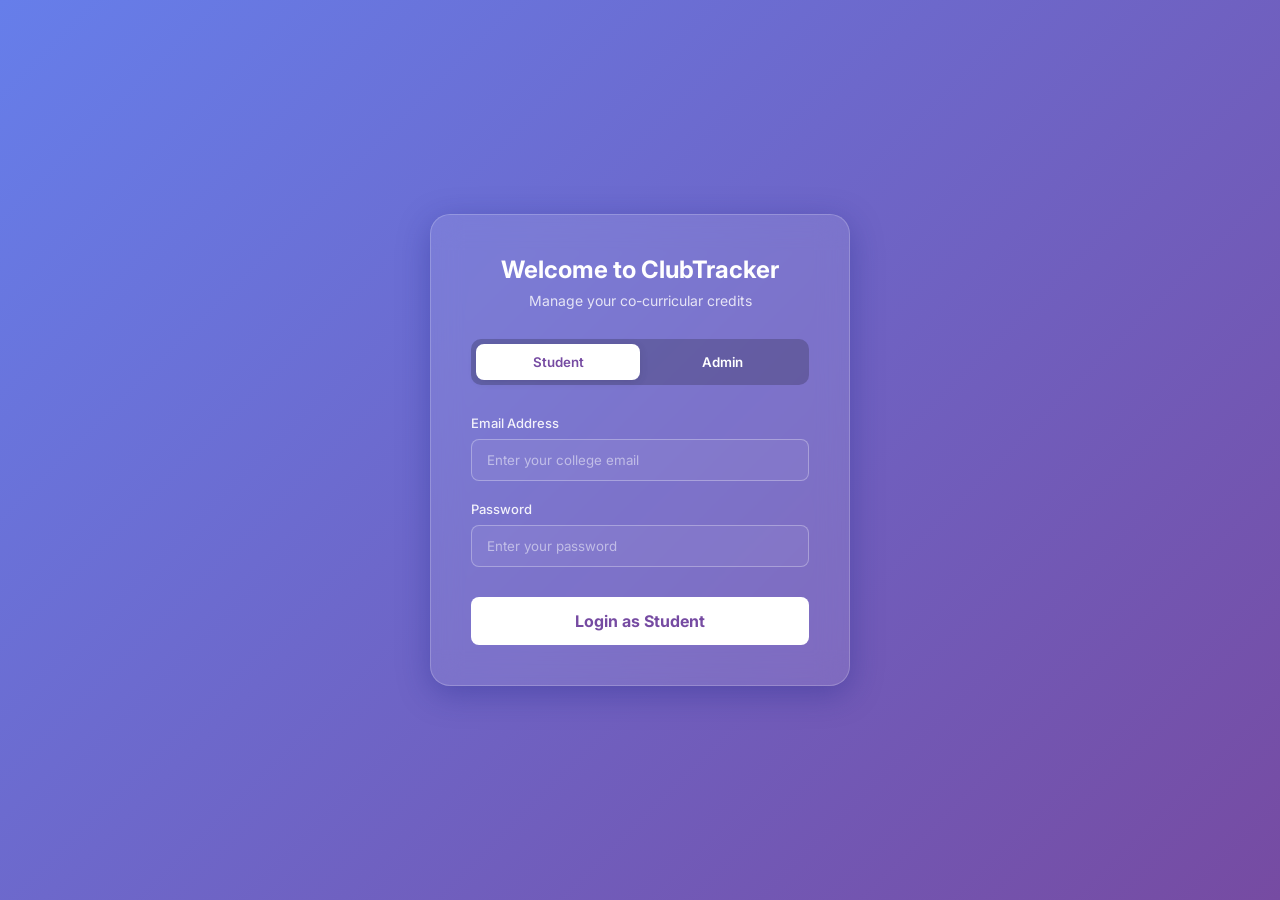
==== src/main/resources/static/admin-dashboard.html @ 192d3453 "Initial Commit" ====
<!DOCTYPE html>
<html lang="en">
<head>
    <meta charset="UTF-8">
    <meta name="viewport" content="width=device-width, initial-scale=1.0">
    <title>Admin Dashboard - ClubTracker</title>
    <link rel="stylesheet" href="style.css">
    <style>
        .dashboard-wrapper {
            display: flex;
            width: 95%;
            max-width: 1200px;
            background: rgba(255, 255, 255, 0.1);
            backdrop-filter: blur(15px);
            border-radius: 20px;
            overflow: hidden; /* Keeps the rounded corners clean */
            box-shadow: 0 8px 32px 0 rgba(31, 38, 135, 0.37);
        }

        /* Sidebar Navigation */
        .sidebar {
            width: 250px;
            background: rgba(0, 0, 0, 0.3);
            padding: 30px 0;
            display: flex;
            flex-direction: column;
        }

        .sidebar h2 {
            color: white;
            text-align: center;
            margin-bottom: 30px;
            font-size: 20px;
        }

        .tab-btn {
            background: transparent;
            color: rgba(255, 255, 255, 0.7);
            border: none;
            padding: 15px 25px;
            text-align: left;
            font-size: 16px;
            cursor: pointer;
            transition: all 0.3s;
            border-left: 4px solid transparent;
        }

        .tab-btn:hover {
            background: rgba(255, 255, 255, 0.1);
            color: white;
        }

        .tab-btn.active {
            background: rgba(255, 255, 255, 0.2);
            color: white;
            border-left: 4px solid #4CAF50; /* Green accent for active tab */
            font-weight: bold;
        }

        /* Main Content Area */
        .main-content {
            flex: 1;
            padding: 40px;
            color: white;
        }

        .tab-content {
            display: none; /* Hide all tabs by default */
            animation: fadeIn 0.3s ease;
        }

        .tab-content.active {
            display: block; /* Only show the active one */
        }

        @keyframes fadeIn {
            from { opacity: 0; transform: translateY(10px); }
            to { opacity: 1; transform: translateY(0); }
        }

        /* Reusing your form styles */
        .input-group label { display: block; margin-bottom: 8px; }
        select, input[type="date"], input[type="number"], input[type="text"], input[type="email"], input[type="password"] {
            width: 100%; padding: 12px 15px; border-radius: 8px;
            border: 1px solid rgba(255, 255, 255, 0.3); background: rgba(255, 255, 255, 0.05);
            color: white; margin-bottom: 20px;
        }

        select, input[type="date"], input[type="number"], input[type="text"], input[type="email"], input[type="password"], textarea {
            /* ... existing styles ... */
            width: 100%; padding: 12px 15px; border-radius: 8px;
            border: 1px solid rgba(255, 255, 255, 0.3); background: rgba(255, 255, 255, 0.05);
            color: white; margin-bottom: 20px; font-family: 'Inter', sans-serif;
        }
        textarea { resize: vertical; min-height: 80px; }


        select option { color: black; }
        .submit-btn { width: 100%; padding: 14px; border-radius: 8px; border: none; font-weight: bold; cursor: pointer; }
        
        .header-top { display: flex; justify-content: space-between; align-items: center; margin-bottom: 30px; border-bottom: 1px solid rgba(255,255,255,0.2); padding-bottom: 20px; }
        .logout-btn { background: rgba(0,0,0,0.4); color: white; border: 1px solid rgba(255,255,255,0.4); padding: 8px 16px; border-radius: 6px; cursor: pointer; }
    </style>
</head>
<body>
    <div class="dashboard-wrapper">
        
        <div class="sidebar">
            <h2>Admin Panel</h2>
            <button class="tab-btn active" onclick="openTab('tab-attendance', this)">Mark Attendance</button>
            <button class="tab-btn" onclick="openTab('tab-activity', this)">Manage Activities</button>
            <button class="tab-btn" onclick="openTab('tab-student', this)">Manage Students</button>
            <button class="tab-btn" onclick="openTab('tab-events', this)">Major Events 📸</button>
        </div>

        <div class="main-content">
            <div class="header-top">
                <h1 id="pageTitle">Mark Attendance</h1>
                <button class="logout-btn" onclick="logout()">Logout</button>
            </div>

            <div id="tab-attendance" class="tab-content active">
                <form id="markAttendanceForm">
                    <div class="input-group">
                        <label>Select Student</label>
                        <select id="studentSelect" required><option value="">Loading students...</option></select>
                    </div>
                    <div class="input-group">
                        <label>Select Activity</label>
                        <select id="activitySelect" required><option value="">Loading activities...</option></select>
                    </div>
                    <button type="submit" class="submit-btn" style="background: #4CAF50; color: white;">Mark as Present</button>
                </form>
            </div>

            <div id="tab-activity" class="tab-content">
                <form id="createActivityForm">
                    <div class="input-group"><label>Activity Title</label><input type="text" id="title" required></div>
                    <div class="input-group"><label>Description</label><input type="text" id="desc" required></div>
                    
                    <div style="display: flex; gap: 10px; flex-wrap: wrap;">
                        <div class="input-group" style="flex: 1; min-width: 120px;">
                            <label>Date</label>
                            <input type="date" id="date" required>
                        </div>
                        <div class="input-group" style="flex: 1; min-width: 120px;">
                            <label>Day</label>
                            <input type="text" id="day" required placeholder="e.g. Wednesday">
                        </div>
                        <div class="input-group" style="flex: 1; min-width: 120px;">
                            <label>Time</label>
                            <input type="time" id="time" required>
                        </div>
                    </div>

                    <div class="input-group">
                        <label>Duration (Hours)</label>
                        <input type="number" id="hours" required min="1" placeholder="e.g. 5">
                    </div>
                    
                    <button type="submit" class="submit-btn" style="background: white; color: #4364F7;">Add Activity</button>
                </form>
            </div>

            <div id="tab-student" class="tab-content">
                <form id="createStudentForm">
                    <div class="input-group"><label>Student Name</label><input type="text" id="studentName" required></div>
                    <div class="input-group"><label>College Email</label><input type="email" id="studentEmail" required></div>
                    <div class="input-group"><label>Temporary Password</label><input type="password" id="studentPassword" required></div>
                    <button type="submit" class="submit-btn" style="background: #FF9800; color: white;">Create Student Account</button>
                </form>
            </div>

            <div id="tab-events" class="tab-content">
                <form id="createMajorEventForm">
                    <div class="input-group"><label>Event Name</label><input type="text" id="eventName" required placeholder="e.g. Firodia Karandak '26"></div>
                    
                    <div style="display: flex; gap: 15px;">
                        <div class="input-group" style="flex: 1;"><label>Date</label><input type="date" id="eventDate" required></div>
                        <div class="input-group" style="flex: 1;"><label>Day</label><input type="text" id="eventDay" required placeholder="e.g. Friday"></div>
                    </div>

                    <div class="input-group"><label>Venue</label><input type="text" id="eventVenue" required placeholder="e.g. Main Auditorium"></div>
                    <div class="input-group">
                        <label>Upload Event Photo</label>
                        <input type="file" id="eventImage" accept="image/*" required style="padding: 8px;">
                    </div>
                    <div class="input-group"><label>Introduction</label><textarea id="eventIntro" required placeholder="Brief intro..."></textarea></div>
                    <div class="input-group"><label>Description</label><textarea id="eventDesc" required placeholder="Full description..."></textarea></div>
                    <div class="input-group"><label>Key Takeaways</label><textarea id="eventTakeaways" required placeholder="What did students learn?"></textarea></div>
                    <div class="input-group"><label>List of Sub-Events</label><textarea id="eventSubEvents" required placeholder="e.g. 1. Singing, 2. Drama, 3. Dance"></textarea></div>
                    
                    <button type="submit" class="submit-btn" style="background: #E91E63; color: white;">Publish Major Event</button>
                </form>
            </div>
        </div>
    </div>

    <script src="admin.js"></script>
</body>
</html>
---- src/main/resources/static/style.css ----
@import url('https://fonts.googleapis.com/css2?family=Inter:wght@400;500;600;700&display=swap');

* {
    margin: 0;
    padding: 0;
    box-sizing: border-box;
    font-family: 'Inter', sans-serif;
}


body {
    min-height: 100vh;
    display: flex;
    justify-content: center;
    /* CHANGED: Start from the top so nothing gets cut off! */
    align-items: flex-start; 
    background: linear-gradient(135deg, #667eea 0%, #764ba2 100%);
    padding: 40px 20px; 
    /* Force vertical scrolling if needed */
    overflow-y: auto; 
    overflow-x: hidden;
}

/* Glassmorphism Card */
.login-container {
    background: rgba(255, 255, 255, 0.1);
    backdrop-filter: blur(15px);
    -webkit-backdrop-filter: blur(15px);
    border: 1px solid rgba(255, 255, 255, 0.2);
    border-radius: 20px;
    padding: 40px;
    width: 100%;
    max-width: 420px;
    box-shadow: 0 8px 32px 0 rgba(31, 38, 135, 0.37);
    color: white;
    z-index: 10;
}

.login-header {
    text-align: center;
    margin-bottom: 30px;
}

.login-header h2 {
    font-size: 24px;
    font-weight: 700;
    margin-bottom: 8px;
}

.login-header p {
    font-size: 14px;
    opacity: 0.8;
}

/* Smooth Role Toggle */
.role-toggle {
    display: flex;
    background: rgba(0, 0, 0, 0.2);
    border-radius: 10px;
    padding: 5px;
    margin-bottom: 30px;
}

.toggle-btn {
    flex: 1;
    padding: 10px;
    border: none;
    background: transparent;
    color: white;
    font-weight: 600;
    border-radius: 8px;
    cursor: pointer;
    transition: all 0.3s ease;
}

.toggle-btn.active {
    background: white;
    color: #764ba2;
    box-shadow: 0 2px 10px rgba(0,0,0,0.1);
}

/* Inputs and Buttons */
.input-group {
    margin-bottom: 20px;
}

.input-group label {
    display: block;
    font-size: 13px;
    font-weight: 500;
    margin-bottom: 8px;
    opacity: 0.9;
}

.input-group input {
    width: 100%;
    padding: 12px 15px;
    border-radius: 8px;
    border: 1px solid rgba(255, 255, 255, 0.3);
    background: rgba(255, 255, 255, 0.05);
    color: white;
    outline: none;
    transition: all 0.3s ease;
}

.input-group input::placeholder {
    color: rgba(255, 255, 255, 0.5);
}

.input-group input:focus {
    border-color: white;
    background: rgba(255, 255, 255, 0.15);
}

.submit-btn {
    width: 100%;
    padding: 14px;
    border: none;
    border-radius: 8px;
    background: white;
    color: #764ba2;
    font-size: 16px;
    font-weight: 700;
    cursor: pointer;
    transition: transform 0.2s ease, box-shadow 0.2s ease;
    margin-top: 10px;
}

.submit-btn:hover {
    transform: translateY(-2px);
    box-shadow: 0 5px 15px rgba(0,0,0,0.2);
}

/* Table Styles */
.activities-section {
    margin-top: 40px;
}

.activities-section h3 {
    margin-bottom: 15px;
    font-size: 18px;
    font-weight: 600;
}

.table-responsive {
    overflow-x: auto;
    background: rgba(255, 255, 255, 0.05);
    border-radius: 12px;
    border: 1px solid rgba(255, 255, 255, 0.2);
}

#activitiesTable {
    width: 100%;
    border-collapse: collapse;
    text-align: left;
}

#activitiesTable th {
    background: rgba(0, 0, 0, 0.2);
    padding: 15px;
    font-size: 14px;
    font-weight: 600;
    text-transform: uppercase;
    letter-spacing: 0.5px;
}

#activitiesTable td {
    padding: 15px;
    border-bottom: 1px solid rgba(255, 255, 255, 0.1);
    font-size: 14px;
}

#activitiesTable tbody tr:hover {
    background: rgba(255, 255, 255, 0.1);
    transition: background 0.3s ease;
}

#activitiesTable tbody tr:last-child td {
    border-bottom: none; /* Removes the border from the very last row */
}

/* Student Tabs & Event Gallery Styles */
.student-tabs .tab-btn {
    background: transparent;
    color: rgba(255,255,255,0.6);
    border: none;
    padding: 10px 20px;
    font-size: 16px;
    cursor: pointer;
    border-radius: 8px;
    transition: 0.3s;
}
.student-tabs .tab-btn.active {
    background: rgba(255,255,255,0.2);
    color: white;
    font-weight: bold;
}
.tab-content { display: none; animation: fadeIn 0.3s ease; }
.tab-content.active { display: block; }

.events-grid {
    display: grid;
    grid-template-columns: repeat(auto-fill, minmax(300px, 1fr));
    gap: 25px;
    margin-top: 20px;
}
.event-card {
    background: rgba(0, 0, 0, 0.25);
    border: 1px solid rgba(255, 255, 255, 0.1);
    border-radius: 15px;
    overflow: hidden;
    transition: transform 0.3s ease;
}
.event-card:hover {
    transform: translateY(-5px);
    box-shadow: 0 10px 20px rgba(0,0,0,0.3);
}
.event-image {
    width: 100%;
    height: 200px;
    object-fit: cover;
    border-bottom: 2px solid #E91E63;
}
.event-details {
    padding: 20px;
}
.event-details h3 {
    color: #FF9800;
    margin-bottom: 10px;
    font-size: 22px;
}
.event-meta {
    font-size: 13px;
    opacity: 0.8;
    margin-bottom: 15px;
    display: flex;
    justify-content: space-between;
}
.event-section {
    margin-bottom: 15px;
    font-size: 14px;
    line-height: 1.5;
}
.event-section strong {
    color: #00e5ff;
    display: block;
    margin-bottom: 3px;
}

.login-container, 
.dashboard-container, 
.dashboard-wrapper {
    margin: auto; /* This magically centers it vertically when using flex-start! */
}
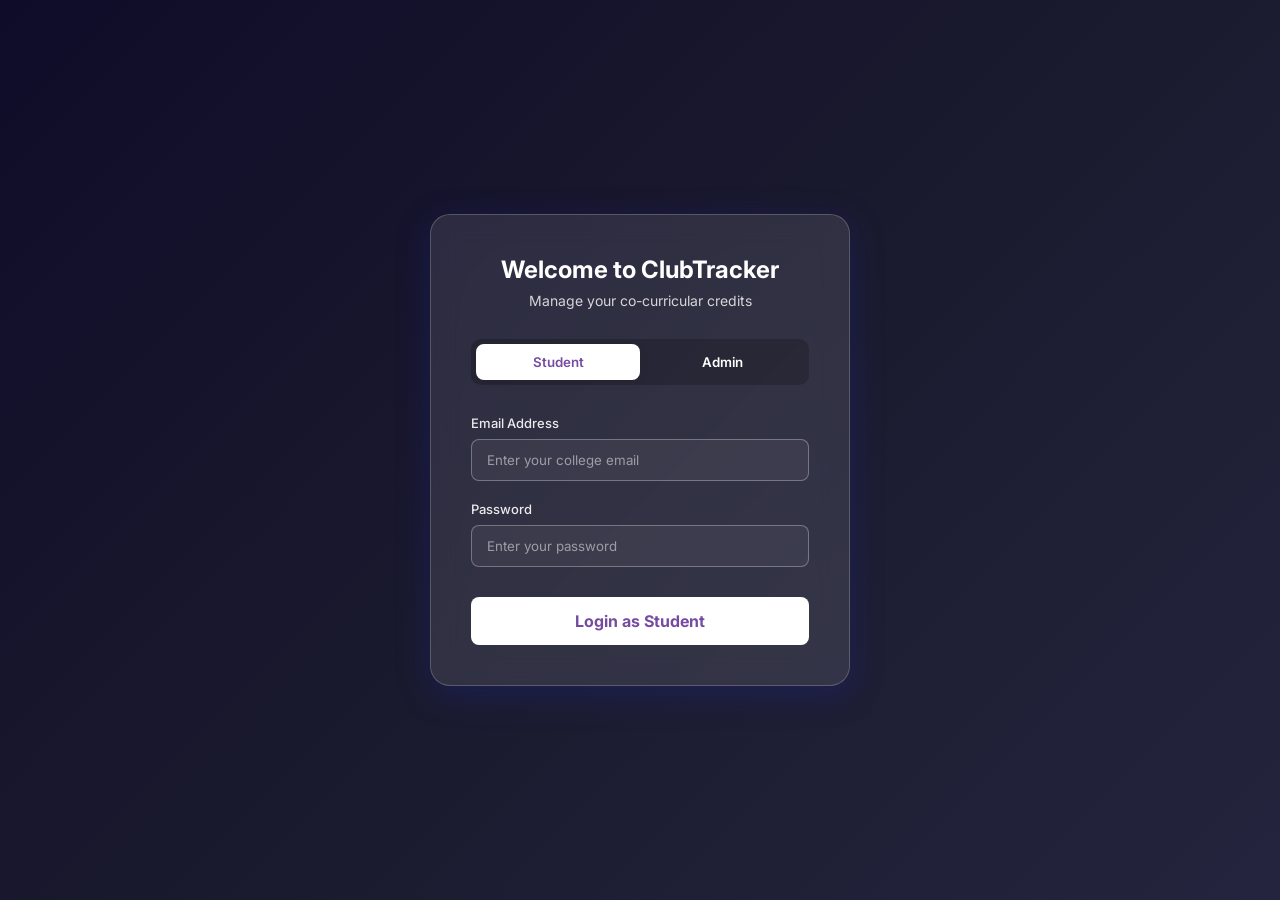
==== commit 84860937: "Mobile Compatibility" ====
--- a/src/main/resources/static/admin-dashboard.html
+++ b/src/main/resources/static/admin-dashboard.html
@@ -6,6 +6,17 @@
     <title>Admin Dashboard - ClubTracker</title>
     <link rel="stylesheet" href="style.css">
     <style>
+        /* General layout */
+        body {
+            margin: 0;
+            display: flex;
+            justify-content: center;
+            align-items: center;
+            min-height: 100vh;
+            background: #1a1a2e; /* Fallback for style.css */
+            font-family: 'Inter', sans-serif;
+        }
+
         .dashboard-wrapper {
             display: flex;
             width: 95%;
@@ -13,8 +24,9 @@
             background: rgba(255, 255, 255, 0.1);
             backdrop-filter: blur(15px);
             border-radius: 20px;
-            overflow: hidden; /* Keeps the rounded corners clean */
+            overflow: hidden;
             box-shadow: 0 8px 32px 0 rgba(31, 38, 135, 0.37);
+            margin: 20px 0;
         }
 
         /* Sidebar Navigation */
@@ -24,6 +36,7 @@
             padding: 30px 0;
             display: flex;
             flex-direction: column;
+            flex-shrink: 0;
         }
 
         .sidebar h2 {
@@ -53,7 +66,7 @@
         .tab-btn.active {
             background: rgba(255, 255, 255, 0.2);
             color: white;
-            border-left: 4px solid #4CAF50; /* Green accent for active tab */
+            border-left: 4px solid #4CAF50;
             font-weight: bold;
         }
 
@@ -62,15 +75,16 @@
             flex: 1;
             padding: 40px;
             color: white;
+            overflow-y: auto;
         }
 
         .tab-content {
-            display: none; /* Hide all tabs by default */
+            display: none;
             animation: fadeIn 0.3s ease;
         }
 
         .tab-content.active {
-            display: block; /* Only show the active one */
+            display: block;
         }
 
         @keyframes fadeIn {
@@ -78,28 +92,101 @@
             to { opacity: 1; transform: translateY(0); }
         }
 
-        /* Reusing your form styles */
-        .input-group label { display: block; margin-bottom: 8px; }
-        select, input[type="date"], input[type="number"], input[type="text"], input[type="email"], input[type="password"] {
-            width: 100%; padding: 12px 15px; border-radius: 8px;
-            border: 1px solid rgba(255, 255, 255, 0.3); background: rgba(255, 255, 255, 0.05);
-            color: white; margin-bottom: 20px;
-        }
-
-        select, input[type="date"], input[type="number"], input[type="text"], input[type="email"], input[type="password"], textarea {
-            /* ... existing styles ... */
-            width: 100%; padding: 12px 15px; border-radius: 8px;
-            border: 1px solid rgba(255, 255, 255, 0.3); background: rgba(255, 255, 255, 0.05);
-            color: white; margin-bottom: 20px; font-family: 'Inter', sans-serif;
-        }
+        /* Form styling */
+        .input-group label { display: block; margin-bottom: 8px; font-weight: 500; }
+        
+        select, input, textarea {
+            width: 100%; 
+            padding: 12px 15px; 
+            border-radius: 8px;
+            border: 1px solid rgba(255, 255, 255, 0.3); 
+            background: rgba(255, 255, 255, 0.05);
+            color: white; 
+            margin-bottom: 20px;
+            box-sizing: border-box; /* Crucial for width: 100% to work with padding */
+        }
+
         textarea { resize: vertical; min-height: 80px; }
-
-
         select option { color: black; }
-        .submit-btn { width: 100%; padding: 14px; border-radius: 8px; border: none; font-weight: bold; cursor: pointer; }
-        
-        .header-top { display: flex; justify-content: space-between; align-items: center; margin-bottom: 30px; border-bottom: 1px solid rgba(255,255,255,0.2); padding-bottom: 20px; }
-        .logout-btn { background: rgba(0,0,0,0.4); color: white; border: 1px solid rgba(255,255,255,0.4); padding: 8px 16px; border-radius: 6px; cursor: pointer; }
+        
+        .submit-btn { 
+            width: 100%; 
+            padding: 14px; 
+            border-radius: 8px; 
+            border: none; 
+            font-weight: bold; 
+            cursor: pointer; 
+            transition: transform 0.2s;
+        }
+        
+        .submit-btn:active { transform: scale(0.98); }
+        
+        .header-top { 
+            display: flex; 
+            justify-content: space-between; 
+            align-items: center; 
+            margin-bottom: 30px; 
+            border-bottom: 1px solid rgba(255,255,255,0.2); 
+            padding-bottom: 20px; 
+        }
+
+        .logout-btn { 
+            background: rgba(0,0,0,0.4); 
+            color: white; 
+            border: 1px solid rgba(255,255,255,0.4); 
+            padding: 8px 16px; 
+            border-radius: 6px; 
+            cursor: pointer; 
+        }
+
+        /* MOBILE RESPONSIVE FIXES */
+        @media (max-width: 768px) {
+            .dashboard-wrapper {
+                flex-direction: column; /* Stack sidebar on top of content */
+                width: 100%;
+                margin: 0;
+                border-radius: 0; /* Full screen on mobile */
+                height: 100vh;
+            }
+
+            .sidebar {
+                width: 100%;
+                padding: 10px 0;
+                flex-direction: row; /* Horizontal menu */
+                overflow-x: auto; /* Scrollable menu if too long */
+                white-space: nowrap;
+            }
+
+            .sidebar h2 {
+                display: none; /* Hide Admin Panel title to save space */
+            }
+
+            .tab-btn {
+                padding: 12px 15px;
+                font-size: 14px;
+                border-left: none;
+                border-bottom: 3px solid transparent;
+            }
+
+            .tab-btn.active {
+                border-left: none;
+                border-bottom: 3px solid #4CAF50;
+            }
+
+            .main-content {
+                padding: 20px;
+            }
+
+            .header-top h1 {
+                font-size: 20px;
+            }
+
+            /* Stack side-by-side input groups on mobile */
+            div[style*="display: flex"] {
+                flex-direction: column !important;
+                gap: 0 !important;
+            }
+        }
     </style>
 </head>
 <body>
--- a/src/main/resources/static/style.css
+++ b/src/main/resources/static/style.css
@@ -14,7 +14,7 @@
     justify-content: center;
     /* CHANGED: Start from the top so nothing gets cut off! */
     align-items: flex-start; 
-    background: linear-gradient(135deg, #667eea 0%, #764ba2 100%);
+    background: linear-gradient(135deg, #0f0c29 0%, #1a1a2e 50%, #24243e 100%);
     padding: 40px 20px; 
     /* Force vertical scrolling if needed */
     overflow-y: auto; 
